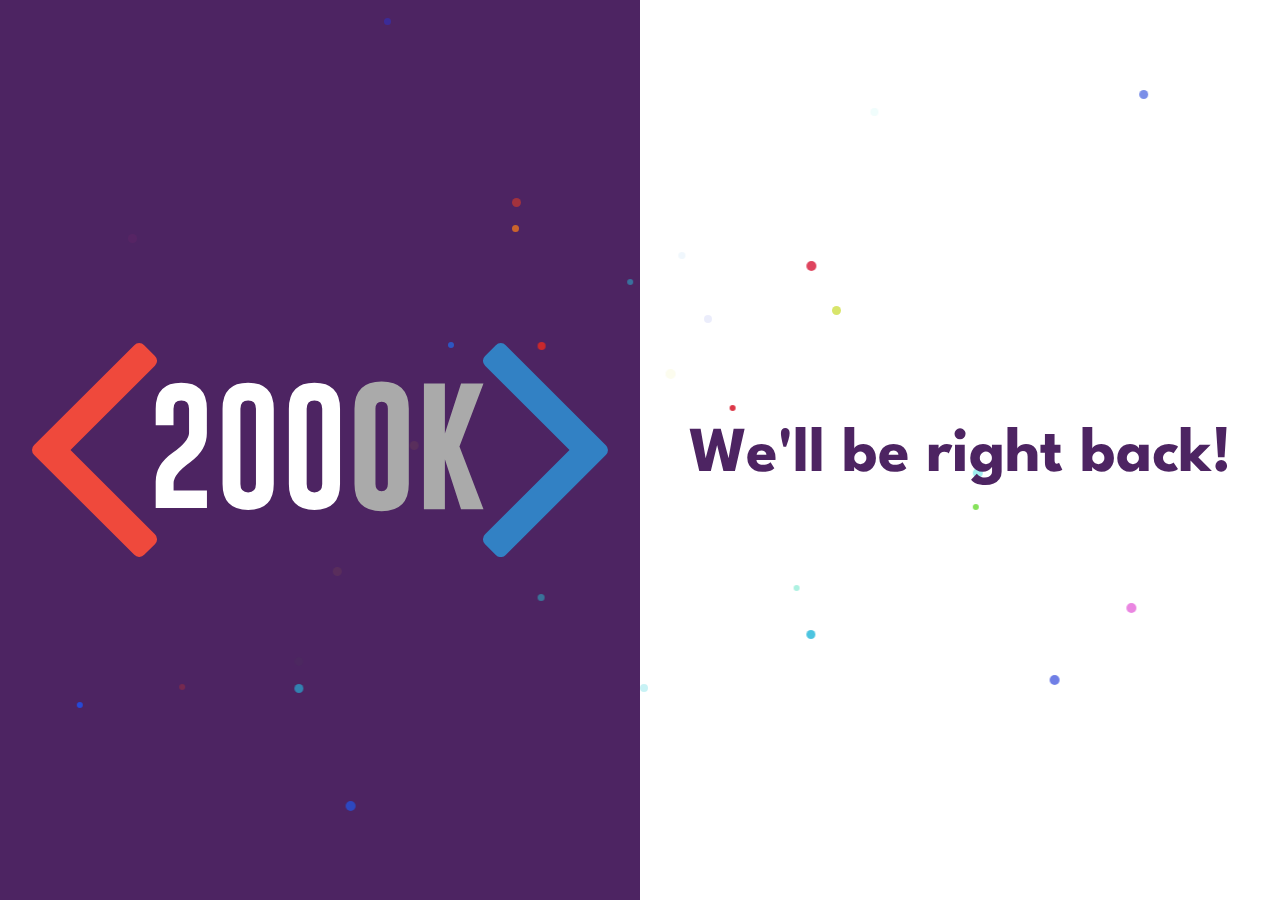
==== brb/index.html @ d37bf393 "Init commit" ====
<!DOCTYPE html>
<html lang="en" dir="ltr">

	<head>
		<meta charset="utf-8">
		<title></title>
		<link rel="stylesheet" href="../assets/app.css">
		<link rel="preconnect" href="https://fonts.gstatic.com">
		<link href="https://fonts.googleapis.com/css2?family=Spartan:wght@500;700;900&display=swap" rel="stylesheet">
	</head>

	<body class="">
		<div id="particle-container">
			<div class="particle"></div>
			<div class="particle"></div>
			<div class="particle"></div>
			<div class="particle"></div>
			<div class="particle"></div>
			<div class="particle"></div>
			<div class="particle"></div>
			<div class="particle"></div>
			<div class="particle"></div>
			<div class="particle"></div>
			<div class="particle"></div>
			<div class="particle"></div>
			<div class="particle"></div>
			<div class="particle"></div>
			<div class="particle"></div>
			<div class="particle"></div>
			<div class="particle"></div>
			<div class="particle"></div>
			<div class="particle"></div>
			<div class="particle"></div>
			<div class="particle"></div>
			<div class="particle"></div>
			<div class="particle"></div>
			<div class="particle"></div>
			<div class="particle"></div>
			<div class="particle"></div>
			<div class="particle"></div>
			<div class="particle"></div>
			<div class="particle"></div>
			<div class="particle"></div>
		</div>
		<div class="flex">
			<aside><img class="logo zindex2" src="../assets/200ok-white.svg" alt=""></aside>
			<main>
				<div class="">
					<div class="">
						<h2 class="zindex2">We'll be right back!</h2>
					</div>
				</div>
			</main>
		</div>
	</body>

</html>
---- assets/app.css ----
html {
  box-sizing: border-box;
}

*, *:before, *:after {
  box-sizing: inherit;
}

.zindex2 {
  position: relative;
  z-index: 2;
}

body {
  /* background: url(gray-wallpaper.jpg) center center no-repeat;
  background-size: cover; */
  min-height: 100vh;
  font-family: "Spartan", sans-serif;
  margin: 0;
  padding: 0;
  overflow: hidden;
}

.flex {
  display: flex;
  align-items: center;
}

.flex > aside {
  background: #4D2462;
  min-height: 100vh;
  display: flex;
  align-items: center;
  padding: 0 2rem;
  width: 50%;
}

.flex > main {
  width: 50%;
  background-color: white;
}

.logo {
  width: 600px;
  margin: 0 auto 0;
  display: block;
}

.gradient {
  animation: animateBg 15s linear infinite alternate;
  background-image: linear-gradient(0deg, #e9b840, #63d56e, #3964e9, #df3755);
  background-size: 100% 1100%;
  /* background: linear-gradient(270deg, #e9b840, #63d56e, #3964e9, #df3755); */
  /* background-size: 100% 100%;

  -webkit-animation: animateBg 0s ease infinite;
  -moz-animation: animateBg 0s ease infinite;
  animation: animateBg 0s ease infinite; */
}

@keyframes animateBg {
  0% {
    background-position: 0% 0%;
  }
  100% {
    background-position: 0% 100%;
  }
}
.prompt {
  max-width: 150px;
  display: block;
  border-radius: 150px;
  border: 10px outset #D4D4D4;
}

.text {
  position: absolute;
  left: 0;
  top: 0;
  display: flex;
  height: 100vh;
  width: 100%;
  justify-content: center;
  align-items: center;
  flex-direction: column;
  text-align: center;
}

.text h1, .text h2 {
  font-size: 4em;
  margin: 0;
  line-height: 1em;
}

.white-bg {
  display: block;
  width: 100%;
  margin-top: 2rem;
  position: relative;
}

.white-bg::after {
  content: "";
  top: 0;
  left: 0;
  position: absolute;
  background: rgba(255, 255, 255, 0.15);
  width: 100%;
  padding-bottom: 100vh;
}

.text h1 {
  color: #5555e3;
  margin-bottom: 0;
  display: block;
}

.text h1 span {
  color: #383838;
  font-style: italic;
}

h2 {
  text-align: center;
  display: block;
  font-size: 4em;
  width: 100%;
  /* background: rgba(255,255,255,0.25); */
  margin-top: 4rem;
  /* padding-top: 2rem; */
  color: #4D2462;
  /* padding: 1rem 1.5rem; */
  font-family: "Spartan", sans-serif;
  /* outline: 8px solid rgba(255,255,255,0.25);
   outline-offset: 8px; */
}

/* .spacer {
  height: 5px;
  background: #ffffff;
  width: 600px;
  margin-bottom: 2rem;
} */
#particle-container {
  position: relative;
  z-index: 0;
}

.particle {
  position: absolute;
  border-radius: 50%;
}

@keyframes particle-animation-1 {
  100% {
    transform: translate3d(39vw, 84vh, 22px);
  }
}
.particle:nth-child(1) {
  animation: particle-animation-1 60s infinite;
  opacity: 0.61;
  height: 9px;
  width: 9px;
  animation-delay: -0.2s;
  transform: translate3d(89vw, 10vh, 77px);
  background: #2647d9;
}

@keyframes particle-animation-2 {
  100% {
    transform: translate3d(24vw, 19vh, 27px);
  }
}
.particle:nth-child(2) {
  animation: particle-animation-2 60s infinite;
  opacity: 0.45;
  height: 7px;
  width: 7px;
  animation-delay: -0.4s;
  transform: translate3d(30vw, 2vh, 46px);
  background: #2635d9;
}

@keyframes particle-animation-3 {
  100% {
    transform: translate3d(46vw, 55vh, 100px);
  }
}
.particle:nth-child(3) {
  animation: particle-animation-3 60s infinite;
  opacity: 0.79;
  height: 10px;
  width: 10px;
  animation-delay: -0.6s;
  transform: translate3d(27vw, 89vh, 48px);
  background: #2653d9;
}

@keyframes particle-animation-4 {
  100% {
    transform: translate3d(20vw, 27vh, 51px);
  }
}
.particle:nth-child(4) {
  animation: particle-animation-4 60s infinite;
  opacity: 0.46;
  height: 7px;
  width: 7px;
  animation-delay: -0.8s;
  transform: translate3d(42vw, 66vh, 30px);
  background: #26d0d9;
}

@keyframes particle-animation-5 {
  100% {
    transform: translate3d(36vw, 83vh, 13px);
  }
}
.particle:nth-child(5) {
  animation: particle-animation-5 60s infinite;
  opacity: 0.25;
  height: 8px;
  width: 8px;
  animation-delay: -1s;
  transform: translate3d(50vw, 76vh, 33px);
  background: #26cdd9;
}

@keyframes particle-animation-6 {
  100% {
    transform: translate3d(84vw, 46vh, 27px);
  }
}
.particle:nth-child(6) {
  animation: particle-animation-6 60s infinite;
  opacity: 0.56;
  height: 10px;
  width: 10px;
  animation-delay: -1.2s;
  transform: translate3d(88vw, 67vh, 45px);
  background: #d926ca;
}

@keyframes particle-animation-7 {
  100% {
    transform: translate3d(59vw, 86vh, 18px);
  }
}
.particle:nth-child(7) {
  animation: particle-animation-7 60s infinite;
  opacity: 0.02;
  height: 9px;
  width: 9px;
  animation-delay: -1.4s;
  transform: translate3d(23vw, 73vh, 20px);
  background: #3bd926;
}

@keyframes particle-animation-8 {
  100% {
    transform: translate3d(16vw, 19vh, 6px);
  }
}
.particle:nth-child(8) {
  animation: particle-animation-8 60s infinite;
  opacity: 0.68;
  height: 9px;
  width: 9px;
  animation-delay: -1.6s;
  transform: translate3d(65vw, 34vh, 9px);
  background: #c7d926;
}

@keyframes particle-animation-9 {
  100% {
    transform: translate3d(28vw, 27vh, 75px);
  }
}
.particle:nth-child(9) {
  animation: particle-animation-9 60s infinite;
  opacity: 0.5;
  height: 6px;
  width: 6px;
  animation-delay: -1.8s;
  transform: translate3d(49vw, 31vh, 40px);
  background: #26bed9;
}

@keyframes particle-animation-10 {
  100% {
    transform: translate3d(32vw, 2vh, 97px);
  }
}
.particle:nth-child(10) {
  animation: particle-animation-10 60s infinite;
  opacity: 0.89;
  height: 8px;
  width: 8px;
  animation-delay: -2s;
  transform: translate3d(42vw, 38vh, 15px);
  background: #d92926;
}

@keyframes particle-animation-11 {
  100% {
    transform: translate3d(57vw, 34vh, 42px);
  }
}
.particle:nth-child(11) {
  animation: particle-animation-11 60s infinite;
  opacity: 0.09;
  height: 9px;
  width: 9px;
  animation-delay: -2.2s;
  transform: translate3d(26vw, 63vh, 64px);
  background: #d99a26;
}

@keyframes particle-animation-12 {
  100% {
    transform: translate3d(56vw, 46vh, 66px);
  }
}
.particle:nth-child(12) {
  animation: particle-animation-12 60s infinite;
  opacity: 0.61;
  height: 9px;
  width: 9px;
  animation-delay: -2.4s;
  transform: translate3d(40vw, 22vh, 3px);
  background: #d93b26;
}

@keyframes particle-animation-13 {
  100% {
    transform: translate3d(64vw, 90vh, 15px);
  }
}
.particle:nth-child(13) {
  animation: particle-animation-13 60s infinite;
  opacity: 0.75;
  height: 6px;
  width: 6px;
  animation-delay: -2.6s;
  transform: translate3d(76vw, 56vh, 52px);
  background: #5fd926;
}

@keyframes particle-animation-14 {
  100% {
    transform: translate3d(57vw, 86vh, 50px);
  }
}
.particle:nth-child(14) {
  animation: particle-animation-14 60s infinite;
  opacity: 0.09;
  height: 8px;
  width: 8px;
  animation-delay: -2.8s;
  transform: translate3d(55vw, 35vh, 73px);
  background: #2638d9;
}

@keyframes particle-animation-15 {
  100% {
    transform: translate3d(56vw, 57vh, 64px);
  }
}
.particle:nth-child(15) {
  animation: particle-animation-15 60s infinite;
  opacity: 0.07;
  height: 7px;
  width: 7px;
  animation-delay: -3s;
  transform: translate3d(53vw, 28vh, 74px);
  background: #268ed9;
}

@keyframes particle-animation-16 {
  100% {
    transform: translate3d(84vw, 81vh, 60px);
  }
}
.particle:nth-child(16) {
  animation: particle-animation-16 60s infinite;
  opacity: 0.29;
  height: 6px;
  width: 6px;
  animation-delay: -3.2s;
  transform: translate3d(14vw, 76vh, 65px);
  background: #d93826;
}

@keyframes particle-animation-17 {
  100% {
    transform: translate3d(80vw, 15vh, 61px);
  }
}
.particle:nth-child(17) {
  animation: particle-animation-17 60s infinite;
  opacity: 0.07;
  height: 9px;
  width: 9px;
  animation-delay: -3.4s;
  transform: translate3d(10vw, 26vh, 57px);
  background: #d92680;
}

@keyframes particle-animation-18 {
  100% {
    transform: translate3d(37vw, 55vh, 25px);
  }
}
.particle:nth-child(18) {
  animation: particle-animation-18 60s infinite;
  opacity: 0.86;
  height: 10px;
  width: 10px;
  animation-delay: -3.6s;
  transform: translate3d(63vw, 29vh, 7px);
  background: #d92644;
}

@keyframes particle-animation-19 {
  100% {
    transform: translate3d(39vw, 77vh, 95px);
  }
}
.particle:nth-child(19) {
  animation: particle-animation-19 60s infinite;
  opacity: 0.92;
  height: 6px;
  width: 6px;
  animation-delay: -3.8s;
  transform: translate3d(57vw, 45vh, 87px);
  background: #d92638;
}

@keyframes particle-animation-20 {
  100% {
    transform: translate3d(42vw, 79vh, 96px);
  }
}
.particle:nth-child(20) {
  animation: particle-animation-20 60s infinite;
  opacity: 0.9;
  height: 7px;
  width: 7px;
  animation-delay: -4s;
  transform: translate3d(40vw, 25vh, 2px);
  background: #d96b26;
}

@keyframes particle-animation-21 {
  100% {
    transform: translate3d(4vw, 9vh, 83px);
  }
}
.particle:nth-child(21) {
  animation: particle-animation-21 60s infinite;
  opacity: 0.38;
  height: 6px;
  width: 6px;
  animation-delay: -4.2s;
  transform: translate3d(62vw, 65vh, 86px);
  background: #26d9af;
}

@keyframes particle-animation-22 {
  100% {
    transform: translate3d(23vw, 90vh, 43px);
  }
}
.particle:nth-child(22) {
  animation: particle-animation-22 60s infinite;
  opacity: 0.08;
  height: 10px;
  width: 10px;
  animation-delay: -4.4s;
  transform: translate3d(52vw, 41vh, 10px);
  background: #d9d926;
}

@keyframes particle-animation-23 {
  100% {
    transform: translate3d(85vw, 60vh, 8px);
  }
}
.particle:nth-child(23) {
  animation: particle-animation-23 60s infinite;
  opacity: 0.66;
  height: 9px;
  width: 9px;
  animation-delay: -4.6s;
  transform: translate3d(23vw, 76vh, 43px);
  background: #26b2d9;
}

@keyframes particle-animation-24 {
  100% {
    transform: translate3d(36vw, 11vh, 81px);
  }
}
.particle:nth-child(24) {
  animation: particle-animation-24 60s infinite;
  opacity: 0.09;
  height: 9px;
  width: 9px;
  animation-delay: -4.8s;
  transform: translate3d(32vw, 49vh, 71px);
  background: #d9a026;
}

@keyframes particle-animation-25 {
  100% {
    transform: translate3d(50vw, 65vh, 73px);
  }
}
.particle:nth-child(25) {
  animation: particle-animation-25 60s infinite;
  opacity: 0.99;
  height: 6px;
  width: 6px;
  animation-delay: -5s;
  transform: translate3d(6vw, 78vh, 33px);
  background: #264ad9;
}

@keyframes particle-animation-26 {
  100% {
    transform: translate3d(59vw, 29vh, 7px);
  }
}
.particle:nth-child(26) {
  animation: particle-animation-26 60s infinite;
  opacity: 0.82;
  height: 9px;
  width: 9px;
  animation-delay: -5.2s;
  transform: translate3d(63vw, 70vh, 34px);
  background: #26b8d9;
}

@keyframes particle-animation-27 {
  100% {
    transform: translate3d(47vw, 62vh, 97px);
  }
}
.particle:nth-child(27) {
  animation: particle-animation-27 60s infinite;
  opacity: 0.07;
  height: 8px;
  width: 8px;
  animation-delay: -5.4s;
  transform: translate3d(68vw, 12vh, 1px);
  background: #26d9d3;
}

@keyframes particle-animation-28 {
  100% {
    transform: translate3d(9vw, 10vh, 14px);
  }
}
.particle:nth-child(28) {
  animation: particle-animation-28 60s infinite;
  opacity: 0.81;
  height: 6px;
  width: 6px;
  animation-delay: -5.6s;
  transform: translate3d(35vw, 38vh, 38px);
  background: #2662d9;
}

@keyframes particle-animation-29 {
  100% {
    transform: translate3d(36vw, 73vh, 5px);
  }
}
.particle:nth-child(29) {
  animation: particle-animation-29 60s infinite;
  opacity: 0.66;
  height: 10px;
  width: 10px;
  animation-delay: -5.8s;
  transform: translate3d(82vw, 75vh, 58px);
  background: #263ed9;
}

@keyframes particle-animation-30 {
  100% {
    transform: translate3d(54vw, 22vh, 97px);
  }
}
.particle:nth-child(30) {
  animation: particle-animation-30 60s infinite;
  opacity: 0.44;
  height: 10px;
  width: 10px;
  animation-delay: -6s;
  transform: translate3d(76vw, 52vh, 3px);
  background: #26d3d9;
}

/*# sourceMappingURL=app.css.map */
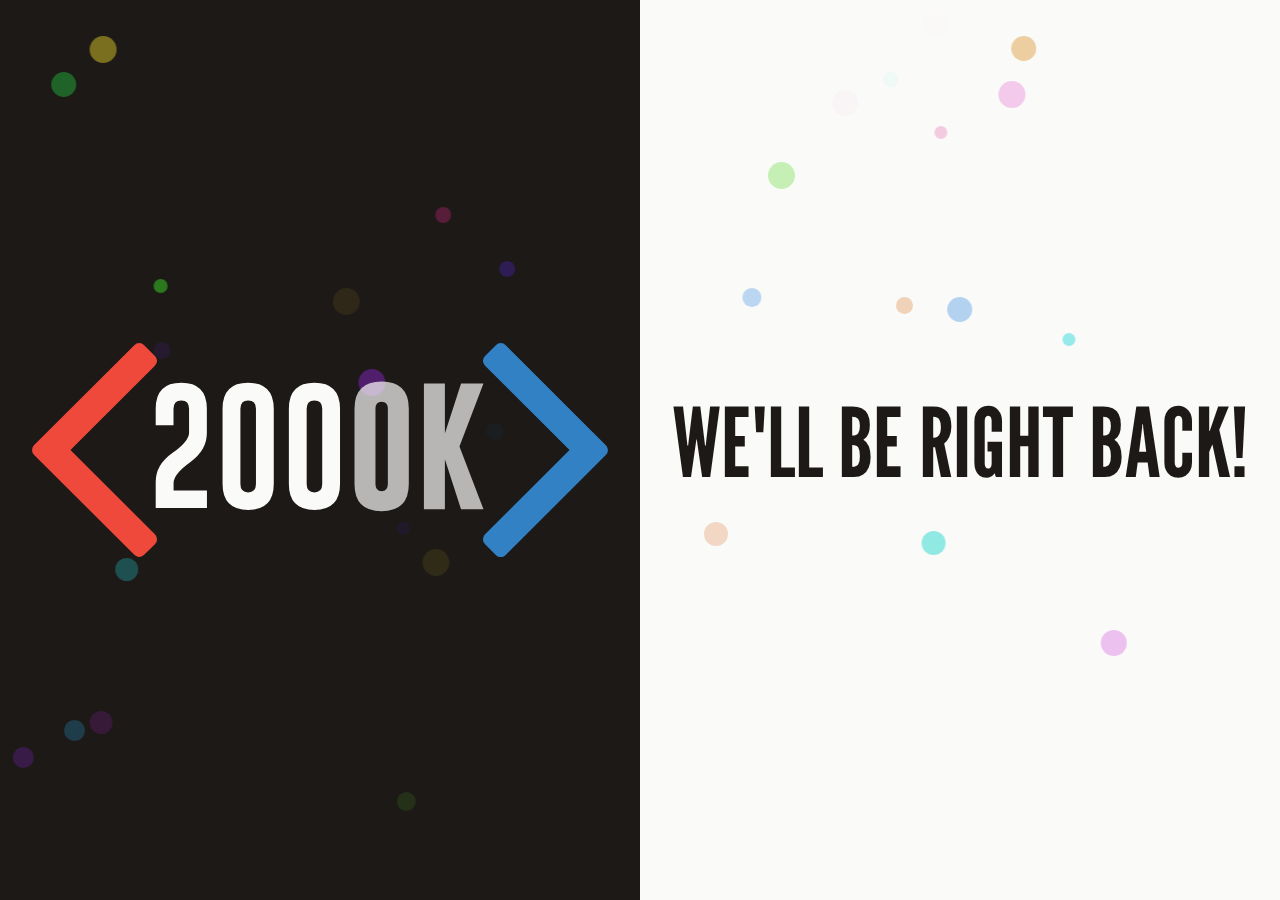
==== commit 9d1e8c8c: "Update to 2023 colors" ====
--- a/brb/index.html
+++ b/brb/index.html
@@ -5,8 +5,8 @@
 		<meta charset="utf-8">
 		<title></title>
 		<link rel="stylesheet" href="../assets/app.css">
-		<link rel="preconnect" href="https://fonts.gstatic.com">
-		<link href="https://fonts.googleapis.com/css2?family=Spartan:wght@500;700;900&display=swap" rel="stylesheet">
+		<link rel="preconnect" href="https://fonts.gstatic.com" crossorigin>
+		<link href="https://fonts.googleapis.com/css2?family=Crimson+Text:ital,wght@0,400;0,600;0,700;1,400;1,600&family=League+Gothic&family=Share+Tech+Mono&display=swap" rel="stylesheet">
 	</head>
 
 	<body class="">
@@ -43,7 +43,7 @@
 			<div class="particle"></div>
 		</div>
 		<div class="flex">
-			<aside><img class="logo zindex2" src="../assets/200ok-white.svg" alt=""></aside>
+			<aside><img class="logo zindex2" src="../assets/200ok-dark.svg" alt=""></aside>
 			<main>
 				<div class="">
 					<div class="">
--- a/assets/app.css
+++ b/assets/app.css
@@ -15,10 +15,13 @@
   /* background: url(gray-wallpaper.jpg) center center no-repeat;
   background-size: cover; */
   min-height: 100vh;
-  font-family: "Spartan", sans-serif;
+  font-family: "League Gothic", sans-serif;
+  text-transform: uppercase;
+  font-weight: 400;
   margin: 0;
   padding: 0;
   overflow: hidden;
+  background-color: #FAFAF9;
 }
 
 .flex {
@@ -27,7 +30,7 @@
 }
 
 .flex > aside {
-  background: #4D2462;
+  background: #1c1917;
   min-height: 100vh;
   display: flex;
   align-items: center;
@@ -35,15 +38,49 @@
   width: 50%;
 }
 
+.flex > aside.full {
+  width: 100%;
+}
+
+.flex > aside.full .logo {
+  width: 800px;
+}
+
 .flex > main {
   width: 50%;
-  background-color: white;
 }
 
 .logo {
   width: 600px;
   margin: 0 auto 0;
   display: block;
+}
+
+.lunch {
+  display: flex;
+  flex-direction: column;
+  align-items: center;
+  justify-content: center;
+  font-size: 3rem;
+  gap: 2rem;
+}
+
+.lunch small {
+  font-size: 2rem;
+  color: #1c1917;
+  display: block;
+  line-height: 2.5rem;
+}
+
+.lunch img {
+  max-width: 350px;
+}
+
+.lunch-block {
+  display: flex;
+  flex-direction: column;
+  align-items: center;
+  justify-content: center;
 }
 
 .gradient {
@@ -123,16 +160,33 @@
 h2 {
   text-align: center;
   display: block;
-  font-size: 4em;
+  font-size: 6rem;
+  line-height: 0.9;
   width: 100%;
   /* background: rgba(255,255,255,0.25); */
   margin-top: 4rem;
   /* padding-top: 2rem; */
-  color: #4D2462;
+  color: #1c1917;
   /* padding: 1rem 1.5rem; */
-  font-family: "Spartan", sans-serif;
+  font-family: "League Gothic", sans-serif;
+  text-transform: uppercase;
+  font-weight: 400;
   /* outline: 8px solid rgba(255,255,255,0.25);
    outline-offset: 8px; */
+}
+h2 span {
+  color: #1c1917;
+}
+
+#timer {
+  background-color: #EF493C;
+  margin-top: 1rem;
+  color: #FAFAF9;
+  padding: 0.5rem 1.5rem 0.25rem;
+  line-height: normal;
+  display: inline-block;
+  font-size: 6rem;
+  font-family: "Share Tech Mono", monospace;
 }
 
 /* .spacer {
@@ -153,452 +207,452 @@
 
 @keyframes particle-animation-1 {
   100% {
-    transform: translate3d(39vw, 84vh, 22px);
+    transform: translate3d(82vw, 51vh, 5px);
   }
 }
 .particle:nth-child(1) {
   animation: particle-animation-1 60s infinite;
-  opacity: 0.61;
-  height: 9px;
-  width: 9px;
+  opacity: 0.32;
+  height: 16px;
+  width: 16px;
   animation-delay: -0.2s;
-  transform: translate3d(89vw, 10vh, 77px);
-  background: #2647d9;
+  transform: translate3d(34vw, 23vh, 41px);
+  background: hsl(330, 70%, 50%);
 }
 
 @keyframes particle-animation-2 {
   100% {
-    transform: translate3d(24vw, 19vh, 27px);
+    transform: translate3d(7vw, 8vh, 33px);
   }
 }
 .particle:nth-child(2) {
   animation: particle-animation-2 60s infinite;
-  opacity: 0.45;
-  height: 7px;
-  width: 7px;
+  opacity: 0.5;
+  height: 14px;
+  width: 14px;
   animation-delay: -0.4s;
-  transform: translate3d(30vw, 2vh, 46px);
-  background: #2635d9;
+  transform: translate3d(12vw, 31vh, 15px);
+  background: hsl(113, 70%, 50%);
 }
 
 @keyframes particle-animation-3 {
   100% {
-    transform: translate3d(46vw, 55vh, 100px);
+    transform: translate3d(82vw, 35vh, 50px);
   }
 }
 .particle:nth-child(3) {
   animation: particle-animation-3 60s infinite;
-  opacity: 0.79;
-  height: 10px;
-  width: 10px;
+  opacity: 0.22;
+  height: 13px;
+  width: 13px;
   animation-delay: -0.6s;
-  transform: translate3d(27vw, 89vh, 48px);
-  background: #2653d9;
+  transform: translate3d(73vw, 14vh, 91px);
+  background: hsl(326, 70%, 50%);
 }
 
 @keyframes particle-animation-4 {
   100% {
-    transform: translate3d(20vw, 27vh, 51px);
+    transform: translate3d(62vw, 21vh, 98px);
   }
 }
 .particle:nth-child(4) {
   animation: particle-animation-4 60s infinite;
-  opacity: 0.46;
-  height: 7px;
-  width: 7px;
+  opacity: 0.1;
+  height: 13px;
+  width: 13px;
   animation-delay: -0.8s;
-  transform: translate3d(42vw, 66vh, 30px);
-  background: #26d0d9;
+  transform: translate3d(31vw, 58vh, 58px);
+  background: hsl(253, 70%, 50%);
 }
 
 @keyframes particle-animation-5 {
   100% {
-    transform: translate3d(36vw, 83vh, 13px);
+    transform: translate3d(53vw, 19vh, 23px);
   }
 }
 .particle:nth-child(5) {
   animation: particle-animation-5 60s infinite;
-  opacity: 0.25;
-  height: 8px;
-  width: 8px;
+  opacity: 0.17;
+  height: 23px;
+  width: 23px;
   animation-delay: -1s;
-  transform: translate3d(50vw, 76vh, 33px);
-  background: #26cdd9;
+  transform: translate3d(7vw, 79vh, 5px);
+  background: hsl(288, 70%, 50%);
 }
 
 @keyframes particle-animation-6 {
   100% {
-    transform: translate3d(84vw, 46vh, 27px);
+    transform: translate3d(14vw, 54vh, 82px);
   }
 }
 .particle:nth-child(6) {
   animation: particle-animation-6 60s infinite;
-  opacity: 0.56;
-  height: 10px;
-  width: 10px;
+  opacity: 0.26;
+  height: 21px;
+  width: 21px;
   animation-delay: -1.2s;
-  transform: translate3d(88vw, 67vh, 45px);
-  background: #d926ca;
+  transform: translate3d(5vw, 80vh, 90px);
+  background: hsl(199, 70%, 50%);
 }
 
 @keyframes particle-animation-7 {
   100% {
-    transform: translate3d(59vw, 86vh, 18px);
+    transform: translate3d(51vw, 45vh, 41px);
   }
 }
 .particle:nth-child(7) {
   animation: particle-animation-7 60s infinite;
-  opacity: 0.02;
-  height: 9px;
-  width: 9px;
+  opacity: 0.05;
+  height: 15px;
+  width: 15px;
   animation-delay: -1.4s;
-  transform: translate3d(23vw, 73vh, 20px);
-  background: #3bd926;
+  transform: translate3d(69vw, 8vh, 9px);
+  background: hsl(166, 70%, 50%);
 }
 
 @keyframes particle-animation-8 {
   100% {
-    transform: translate3d(16vw, 19vh, 6px);
+    transform: translate3d(36vw, 27vh, 55px);
   }
 }
 .particle:nth-child(8) {
   animation: particle-animation-8 60s infinite;
-  opacity: 0.68;
-  height: 9px;
-  width: 9px;
+  opacity: 0.47;
+  height: 13px;
+  width: 13px;
   animation-delay: -1.6s;
-  transform: translate3d(65vw, 34vh, 9px);
-  background: #c7d926;
+  transform: translate3d(83vw, 37vh, 59px);
+  background: hsl(180, 70%, 50%);
 }
 
 @keyframes particle-animation-9 {
   100% {
-    transform: translate3d(28vw, 27vh, 75px);
+    transform: translate3d(46vw, 69vh, 89px);
   }
 }
 .particle:nth-child(9) {
   animation: particle-animation-9 60s infinite;
-  opacity: 0.5;
-  height: 6px;
-  width: 6px;
+  opacity: 0.3;
+  height: 23px;
+  width: 23px;
   animation-delay: -1.8s;
-  transform: translate3d(49vw, 31vh, 40px);
-  background: #26bed9;
+  transform: translate3d(9vw, 62vh, 23px);
+  background: hsl(182, 70%, 50%);
 }
 
 @keyframes particle-animation-10 {
   100% {
-    transform: translate3d(32vw, 2vh, 97px);
+    transform: translate3d(47vw, 68vh, 96px);
   }
 }
 .particle:nth-child(10) {
   animation: particle-animation-10 60s infinite;
-  opacity: 0.89;
-  height: 8px;
-  width: 8px;
+  opacity: 0.33;
+  height: 25px;
+  width: 25px;
   animation-delay: -2s;
-  transform: translate3d(42vw, 38vh, 15px);
-  background: #d92926;
+  transform: translate3d(74vw, 33vh, 42px);
+  background: hsl(209, 70%, 50%);
 }
 
 @keyframes particle-animation-11 {
   100% {
-    transform: translate3d(57vw, 34vh, 42px);
+    transform: translate3d(57vw, 66vh, 54px);
   }
 }
 .particle:nth-child(11) {
   animation: particle-animation-11 60s infinite;
-  opacity: 0.09;
-  height: 9px;
-  width: 9px;
+  opacity: 0.32;
+  height: 16px;
+  width: 16px;
   animation-delay: -2.2s;
-  transform: translate3d(26vw, 63vh, 64px);
-  background: #d99a26;
+  transform: translate3d(39vw, 29vh, 49px);
+  background: hsl(255, 70%, 50%);
 }
 
 @keyframes particle-animation-12 {
   100% {
-    transform: translate3d(56vw, 46vh, 66px);
+    transform: translate3d(38vw, 31vh, 73px);
   }
 }
 .particle:nth-child(12) {
   animation: particle-animation-12 60s infinite;
-  opacity: 0.61;
-  height: 9px;
-  width: 9px;
+  opacity: 0.3;
+  height: 19px;
+  width: 19px;
   animation-delay: -2.4s;
-  transform: translate3d(40vw, 22vh, 3px);
-  background: #d93b26;
+  transform: translate3d(58vw, 32vh, 97px);
+  background: hsl(209, 70%, 50%);
 }
 
 @keyframes particle-animation-13 {
   100% {
-    transform: translate3d(64vw, 90vh, 15px);
+    transform: translate3d(55vw, 85vh, 85px);
   }
 }
 .particle:nth-child(13) {
   animation: particle-animation-13 60s infinite;
-  opacity: 0.75;
-  height: 6px;
-  width: 6px;
+  opacity: 0.5;
+  height: 24px;
+  width: 24px;
   animation-delay: -2.6s;
-  transform: translate3d(76vw, 56vh, 52px);
-  background: #5fd926;
+  transform: translate3d(72vw, 59vh, 79px);
+  background: hsl(176, 70%, 50%);
 }
 
 @keyframes particle-animation-14 {
   100% {
-    transform: translate3d(57vw, 86vh, 50px);
+    transform: translate3d(78vw, 15vh, 98px);
   }
 }
 .particle:nth-child(14) {
   animation: particle-animation-14 60s infinite;
-  opacity: 0.09;
-  height: 8px;
-  width: 8px;
+  opacity: 0.27;
+  height: 26px;
+  width: 26px;
   animation-delay: -2.8s;
-  transform: translate3d(55vw, 35vh, 73px);
-  background: #2638d9;
+  transform: translate3d(86vw, 70vh, 18px);
+  background: hsl(294, 70%, 50%);
 }
 
 @keyframes particle-animation-15 {
   100% {
-    transform: translate3d(56vw, 57vh, 64px);
+    transform: translate3d(88vw, 74vh, 97px);
   }
 }
 .particle:nth-child(15) {
   animation: particle-animation-15 60s infinite;
-  opacity: 0.07;
-  height: 7px;
-  width: 7px;
+  opacity: 0.31;
+  height: 17px;
+  width: 17px;
   animation-delay: -3s;
-  transform: translate3d(53vw, 28vh, 74px);
-  background: #268ed9;
+  transform: translate3d(70vw, 33vh, 18px);
+  background: hsl(28, 70%, 50%);
 }
 
 @keyframes particle-animation-16 {
   100% {
-    transform: translate3d(84vw, 81vh, 60px);
+    transform: translate3d(73vw, 56vh, 29px);
   }
 }
 .particle:nth-child(16) {
   animation: particle-animation-16 60s infinite;
-  opacity: 0.29;
-  height: 6px;
-  width: 6px;
+  opacity: 0.32;
+  height: 27px;
+  width: 27px;
   animation-delay: -3.2s;
-  transform: translate3d(14vw, 76vh, 65px);
-  background: #d93826;
+  transform: translate3d(60vw, 18vh, 63px);
+  background: hsl(104, 70%, 50%);
 }
 
 @keyframes particle-animation-17 {
   100% {
-    transform: translate3d(80vw, 15vh, 61px);
+    transform: translate3d(70vw, 66vh, 8px);
   }
 }
 .particle:nth-child(17) {
   animation: particle-animation-17 60s infinite;
-  opacity: 0.07;
-  height: 9px;
-  width: 9px;
+  opacity: 0.02;
+  height: 26px;
+  width: 26px;
   animation-delay: -3.4s;
-  transform: translate3d(10vw, 26vh, 57px);
-  background: #d92680;
+  transform: translate3d(65vw, 10vh, 3px);
+  background: hsl(325, 70%, 50%);
 }
 
 @keyframes particle-animation-18 {
   100% {
-    transform: translate3d(37vw, 55vh, 25px);
+    transform: translate3d(16vw, 45vh, 54px);
   }
 }
 .particle:nth-child(18) {
   animation: particle-animation-18 60s infinite;
-  opacity: 0.86;
-  height: 10px;
-  width: 10px;
+  opacity: 0.05;
+  height: 17px;
+  width: 17px;
   animation-delay: -3.6s;
-  transform: translate3d(63vw, 29vh, 7px);
-  background: #d92644;
+  transform: translate3d(38vw, 47vh, 49px);
+  background: hsl(200, 70%, 50%);
 }
 
 @keyframes particle-animation-19 {
   100% {
-    transform: translate3d(39vw, 77vh, 95px);
+    transform: translate3d(58vw, 64vh, 43px);
   }
 }
 .particle:nth-child(19) {
   animation: particle-animation-19 60s infinite;
-  opacity: 0.92;
-  height: 6px;
-  width: 6px;
+  opacity: 0.42;
+  height: 25px;
+  width: 25px;
   animation-delay: -3.8s;
-  transform: translate3d(57vw, 45vh, 87px);
-  background: #d92638;
+  transform: translate3d(79vw, 4vh, 50px);
+  background: hsl(36, 70%, 50%);
 }
 
 @keyframes particle-animation-20 {
   100% {
-    transform: translate3d(42vw, 79vh, 96px);
+    transform: translate3d(6vw, 63vh, 61px);
   }
 }
 .particle:nth-child(20) {
   animation: particle-animation-20 60s infinite;
-  opacity: 0.9;
-  height: 7px;
-  width: 7px;
+  opacity: 0.25;
+  height: 24px;
+  width: 24px;
   animation-delay: -4s;
-  transform: translate3d(40vw, 25vh, 2px);
-  background: #d96b26;
+  transform: translate3d(55vw, 58vh, 15px);
+  background: hsl(24, 70%, 50%);
 }
 
 @keyframes particle-animation-21 {
   100% {
-    transform: translate3d(4vw, 9vh, 83px);
+    transform: translate3d(23vw, 11vh, 82px);
   }
 }
 .particle:nth-child(21) {
   animation: particle-animation-21 60s infinite;
-  opacity: 0.38;
-  height: 6px;
-  width: 6px;
+  opacity: 0.1;
+  height: 27px;
+  width: 27px;
   animation-delay: -4.2s;
-  transform: translate3d(62vw, 65vh, 86px);
-  background: #26d9af;
+  transform: translate3d(33vw, 61vh, 53px);
+  background: hsl(58, 70%, 50%);
 }
 
 @keyframes particle-animation-22 {
   100% {
-    transform: translate3d(23vw, 90vh, 43px);
+    transform: translate3d(79vw, 1vh, 5px);
   }
 }
 .particle:nth-child(22) {
   animation: particle-animation-22 60s infinite;
-  opacity: 0.08;
-  height: 10px;
-  width: 10px;
+  opacity: 0.25;
+  height: 21px;
+  width: 21px;
   animation-delay: -4.4s;
-  transform: translate3d(52vw, 41vh, 10px);
-  background: #d9d926;
+  transform: translate3d(1vw, 83vh, 48px);
+  background: hsl(275, 70%, 50%);
 }
 
 @keyframes particle-animation-23 {
   100% {
-    transform: translate3d(85vw, 60vh, 8px);
+    transform: translate3d(68vw, 17vh, 43px);
   }
 }
 .particle:nth-child(23) {
   animation: particle-animation-23 60s infinite;
-  opacity: 0.66;
-  height: 9px;
-  width: 9px;
+  opacity: 0.13;
+  height: 17px;
+  width: 17px;
   animation-delay: -4.6s;
-  transform: translate3d(23vw, 76vh, 43px);
-  background: #26b2d9;
+  transform: translate3d(12vw, 38vh, 26px);
+  background: hsl(263, 70%, 50%);
 }
 
 @keyframes particle-animation-24 {
   100% {
-    transform: translate3d(36vw, 11vh, 81px);
+    transform: translate3d(14vw, 54vh, 94px);
   }
 }
 .particle:nth-child(24) {
   animation: particle-animation-24 60s infinite;
-  opacity: 0.09;
-  height: 9px;
-  width: 9px;
+  opacity: 0.1;
+  height: 27px;
+  width: 27px;
   animation-delay: -4.8s;
-  transform: translate3d(32vw, 49vh, 71px);
-  background: #d9a026;
+  transform: translate3d(26vw, 32vh, 21px);
+  background: hsl(44, 70%, 50%);
 }
 
 @keyframes particle-animation-25 {
   100% {
-    transform: translate3d(50vw, 65vh, 73px);
+    transform: translate3d(21vw, 51vh, 64px);
   }
 }
 .particle:nth-child(25) {
   animation: particle-animation-25 60s infinite;
-  opacity: 0.99;
-  height: 6px;
-  width: 6px;
+  opacity: 0.44;
+  height: 27px;
+  width: 27px;
   animation-delay: -5s;
-  transform: translate3d(6vw, 78vh, 33px);
-  background: #264ad9;
+  transform: translate3d(28vw, 41vh, 76px);
+  background: hsl(278, 70%, 50%);
 }
 
 @keyframes particle-animation-26 {
   100% {
-    transform: translate3d(59vw, 29vh, 7px);
+    transform: translate3d(49vw, 44vh, 32px);
   }
 }
 .particle:nth-child(26) {
   animation: particle-animation-26 60s infinite;
-  opacity: 0.82;
-  height: 9px;
-  width: 9px;
+  opacity: 0.39;
+  height: 25px;
+  width: 25px;
   animation-delay: -5.2s;
-  transform: translate3d(63vw, 70vh, 34px);
-  background: #26b8d9;
+  transform: translate3d(4vw, 8vh, 86px);
+  background: hsl(130, 70%, 50%);
 }
 
 @keyframes particle-animation-27 {
   100% {
-    transform: translate3d(47vw, 62vh, 97px);
+    transform: translate3d(83vw, 65vh, 29px);
   }
 }
 .particle:nth-child(27) {
   animation: particle-animation-27 60s infinite;
-  opacity: 0.07;
-  height: 8px;
-  width: 8px;
+  opacity: 0.12;
+  height: 19px;
+  width: 19px;
   animation-delay: -5.4s;
-  transform: translate3d(68vw, 12vh, 1px);
-  background: #26d9d3;
+  transform: translate3d(31vw, 88vh, 61px);
+  background: hsl(97, 70%, 50%);
 }
 
 @keyframes particle-animation-28 {
   100% {
-    transform: translate3d(9vw, 10vh, 14px);
+    transform: translate3d(80vw, 32vh, 91px);
   }
 }
 .particle:nth-child(28) {
   animation: particle-animation-28 60s infinite;
-  opacity: 0.81;
-  height: 6px;
-  width: 6px;
+  opacity: 0.01;
+  height: 27px;
+  width: 27px;
   animation-delay: -5.6s;
-  transform: translate3d(35vw, 38vh, 38px);
-  background: #2662d9;
+  transform: translate3d(72vw, 1vh, 27px);
+  background: hsl(20, 70%, 50%);
 }
 
 @keyframes particle-animation-29 {
   100% {
-    transform: translate3d(36vw, 73vh, 5px);
+    transform: translate3d(2vw, 19vh, 64px);
   }
 }
 .particle:nth-child(29) {
   animation: particle-animation-29 60s infinite;
-  opacity: 0.66;
-  height: 10px;
-  width: 10px;
+  opacity: 0.23;
+  height: 27px;
+  width: 27px;
   animation-delay: -5.8s;
-  transform: translate3d(82vw, 75vh, 58px);
-  background: #263ed9;
+  transform: translate3d(78vw, 9vh, 13px);
+  background: hsl(308, 70%, 50%);
 }
 
 @keyframes particle-animation-30 {
   100% {
-    transform: translate3d(54vw, 22vh, 97px);
+    transform: translate3d(21vw, 33vh, 47px);
   }
 }
 .particle:nth-child(30) {
   animation: particle-animation-30 60s infinite;
-  opacity: 0.44;
-  height: 10px;
-  width: 10px;
+  opacity: 0.5;
+  height: 27px;
+  width: 27px;
   animation-delay: -6s;
-  transform: translate3d(76vw, 52vh, 3px);
-  background: #26d3d9;
+  transform: translate3d(7vw, 4vh, 42px);
+  background: hsl(54, 70%, 50%);
 }
 
 /*# sourceMappingURL=app.css.map */
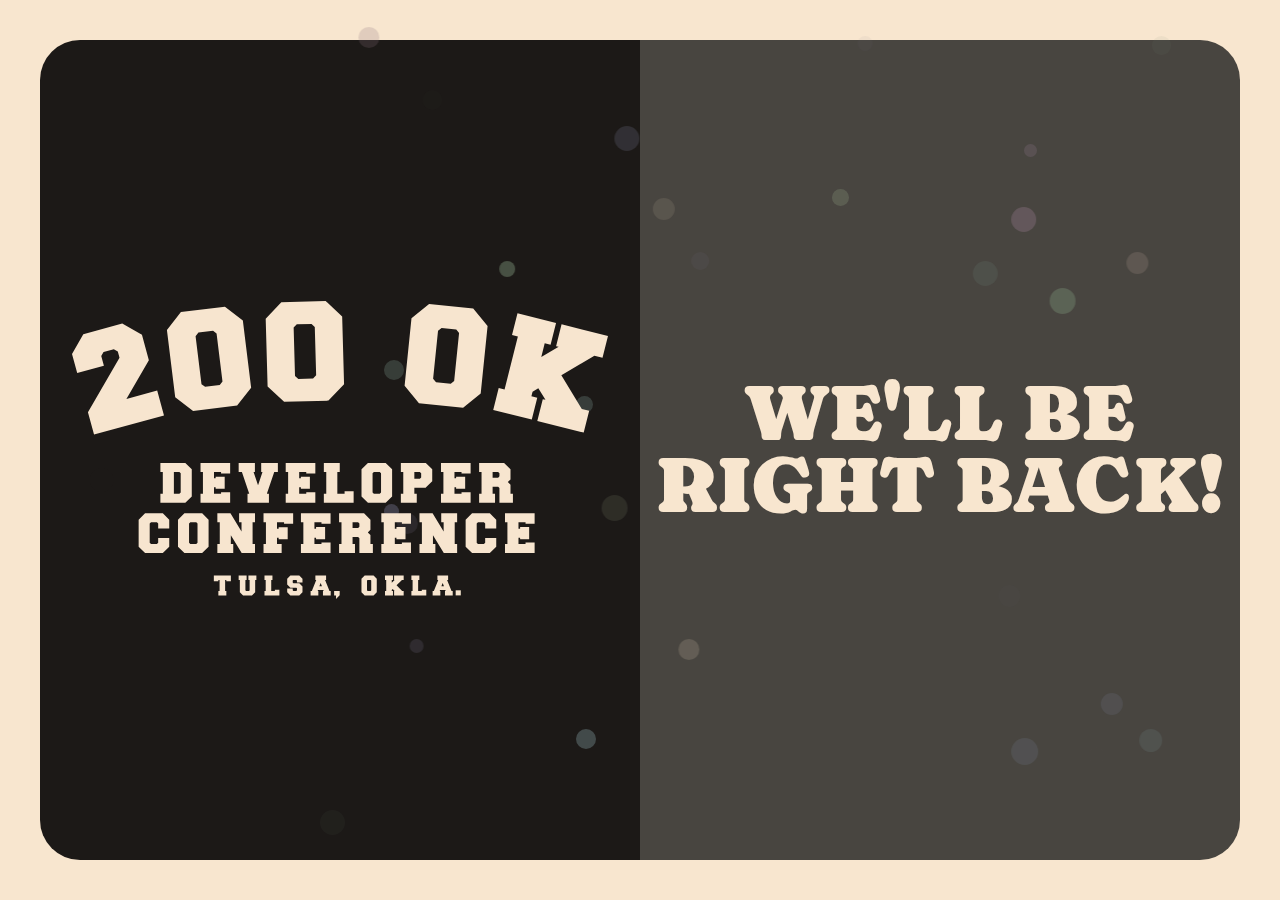
==== commit d5c80669: "Update 2024 assets" ====
--- a/brb/index.html
+++ b/brb/index.html
@@ -6,7 +6,7 @@
 		<title></title>
 		<link rel="stylesheet" href="../assets/app.css">
 		<link rel="preconnect" href="https://fonts.gstatic.com" crossorigin>
-		<link href="https://fonts.googleapis.com/css2?family=Crimson+Text:ital,wght@0,400;0,600;0,700;1,400;1,600&family=League+Gothic&family=Share+Tech+Mono&display=swap" rel="stylesheet">
+		<link href="https://fonts.googleapis.com/css2?family=Caprasimo&family=Shrikhand&display=swap" rel="stylesheet"></head>
 	</head>
 
 	<body class="">
@@ -42,15 +42,17 @@
 			<div class="particle"></div>
 			<div class="particle"></div>
 		</div>
-		<div class="flex">
-			<aside><img class="logo zindex2" src="../assets/200ok-dark.svg" alt=""></aside>
+		<div class="flex double">
+			<div>
+				<aside><img class="logo zindex2" src="../assets/200ok-2024-white.svg?v1" alt=""></aside>
 			<main>
 				<div class="">
 					<div class="">
-						<h2 class="zindex2">We'll be right back!</h2>
+						<h2 class="zindex2">We'll be right&nbsp;back!</h2>
 					</div>
 				</div>
 			</main>
+			</div>
 		</div>
 	</body>
 
--- a/assets/app.css
+++ b/assets/app.css
@@ -15,13 +15,14 @@
   /* background: url(gray-wallpaper.jpg) center center no-repeat;
   background-size: cover; */
   min-height: 100vh;
-  font-family: "League Gothic", sans-serif;
+  font-family: "Caprasimo", sans-serif;
   text-transform: uppercase;
   font-weight: 400;
   margin: 0;
   padding: 0;
   overflow: hidden;
-  background-color: #FAFAF9;
+  background-color: #f8e6cf;
+  text-align: center;
 }
 
 .flex {
@@ -29,24 +30,46 @@
   align-items: center;
 }
 
-.flex > aside {
+.flex > aside, .flex > div {
   background: #1c1917;
   min-height: 100vh;
   display: flex;
   align-items: center;
   padding: 0 2rem;
   width: 50%;
-}
-
-.flex > aside.full {
+  border-radius: 40px;
+}
+
+.flex > div {
+  padding: 40px;
+  background-color: transparent;
+}
+.flex > div.full {
   width: 100%;
 }
 
-.flex > aside.full .logo {
+.flex > div > aside {
+  padding: 40px;
+  background: #1c1917;
+  border-radius: 40px;
+  min-height: calc(100vh - 80px);
+  display: flex;
+  align-items: center;
+  padding: 0 2rem;
+}
+.flex > div > aside.full {
+  width: 100%;
+}
+
+.flex aside.full {
+  width: 100%;
+}
+
+.flex aside.full .logo {
   width: 800px;
 }
 
-.flex > main {
+.flex main {
   width: 50%;
 }
 
@@ -54,6 +77,25 @@
   width: 600px;
   margin: 0 auto 0;
   display: block;
+}
+
+.double > div {
+  width: 100%;
+}
+.double div > aside {
+  border-radius: 40px 0 0 40px;
+  width: 100;
+  width: 50%;
+}
+.double main {
+  background: #484540;
+  color: #f8e6cf;
+  min-height: calc(100vh - 80px);
+  border-radius: 0 40px 40px 0;
+  display: flex;
+  align-items: center;
+  justify-content: center;
+  padding: 1rem;
 }
 
 .lunch {
@@ -160,33 +202,33 @@
 h2 {
   text-align: center;
   display: block;
-  font-size: 6rem;
+  font-size: 5rem;
   line-height: 0.9;
   width: 100%;
   /* background: rgba(255,255,255,0.25); */
   margin-top: 4rem;
   /* padding-top: 2rem; */
-  color: #1c1917;
   /* padding: 1rem 1.5rem; */
-  font-family: "League Gothic", sans-serif;
+  font-family: "Caprasimo", sans-serif;
   text-transform: uppercase;
   font-weight: 400;
   /* outline: 8px solid rgba(255,255,255,0.25);
    outline-offset: 8px; */
 }
 h2 span {
-  color: #1c1917;
+  color: #f8e6cf;
 }
 
 #timer {
   background-color: #EF493C;
   margin-top: 1rem;
-  color: #FAFAF9;
-  padding: 0.5rem 1.5rem 0.25rem;
+  color: #f8e6cf;
+  padding: 0.5rem 2rem 0.75rem;
   line-height: normal;
   display: inline-block;
   font-size: 6rem;
-  font-family: "Share Tech Mono", monospace;
+  font-family: "Caprasimo", monospace;
+  border-radius: 4rem;
 }
 
 /* .spacer {
@@ -207,452 +249,452 @@
 
 @keyframes particle-animation-1 {
   100% {
-    transform: translate3d(82vw, 51vh, 5px);
+    transform: translate3d(57vw, 66vh, 12px);
   }
 }
 .particle:nth-child(1) {
   animation: particle-animation-1 60s infinite;
-  opacity: 0.32;
-  height: 16px;
-  width: 16px;
+  opacity: 0.21;
+  height: 22px;
+  width: 22px;
   animation-delay: -0.2s;
-  transform: translate3d(34vw, 23vh, 41px);
-  background: hsl(330, 70%, 50%);
+  transform: translate3d(86vw, 77vh, 98px);
+  background: hsl(228, 10%, 50%);
 }
 
 @keyframes particle-animation-2 {
   100% {
-    transform: translate3d(7vw, 8vh, 33px);
+    transform: translate3d(84vw, 42vh, 30px);
   }
 }
 .particle:nth-child(2) {
   animation: particle-animation-2 60s infinite;
-  opacity: 0.5;
+  opacity: 0.22;
+  height: 21px;
+  width: 21px;
+  animation-delay: -0.4s;
+  transform: translate3d(28vw, 3vh, 42px);
+  background: hsl(331, 10%, 50%);
+}
+
+@keyframes particle-animation-3 {
+  100% {
+    transform: translate3d(60vw, 33vh, 82px);
+  }
+}
+.particle:nth-child(3) {
+  animation: particle-animation-3 60s infinite;
+  opacity: 0.21;
   height: 14px;
   width: 14px;
-  animation-delay: -0.4s;
-  transform: translate3d(12vw, 31vh, 15px);
-  background: hsl(113, 70%, 50%);
-}
-
-@keyframes particle-animation-3 {
-  100% {
-    transform: translate3d(82vw, 35vh, 50px);
-  }
-}
-.particle:nth-child(3) {
-  animation: particle-animation-3 60s infinite;
-  opacity: 0.22;
-  height: 13px;
-  width: 13px;
   animation-delay: -0.6s;
-  transform: translate3d(73vw, 14vh, 91px);
-  background: hsl(326, 70%, 50%);
+  transform: translate3d(32vw, 71vh, 80px);
+  background: hsl(254, 10%, 50%);
 }
 
 @keyframes particle-animation-4 {
   100% {
-    transform: translate3d(62vw, 21vh, 98px);
+    transform: translate3d(4vw, 45vh, 30px);
   }
 }
 .particle:nth-child(4) {
   animation: particle-animation-4 60s infinite;
-  opacity: 0.1;
-  height: 13px;
-  width: 13px;
+  opacity: 0.33;
+  height: 22px;
+  width: 22px;
   animation-delay: -0.8s;
-  transform: translate3d(31vw, 58vh, 58px);
-  background: hsl(253, 70%, 50%);
+  transform: translate3d(88vw, 28vh, 11px);
+  background: hsl(25, 10%, 50%);
 }
 
 @keyframes particle-animation-5 {
   100% {
-    transform: translate3d(53vw, 19vh, 23px);
+    transform: translate3d(57vw, 82vh, 9px);
   }
 }
 .particle:nth-child(5) {
   animation: particle-animation-5 60s infinite;
-  opacity: 0.17;
-  height: 23px;
-  width: 23px;
+  opacity: 0.22;
+  height: 27px;
+  width: 27px;
   animation-delay: -1s;
-  transform: translate3d(7vw, 79vh, 5px);
-  background: hsl(288, 70%, 50%);
+  transform: translate3d(79vw, 82vh, 19px);
+  background: hsl(215, 10%, 50%);
 }
 
 @keyframes particle-animation-6 {
   100% {
-    transform: translate3d(14vw, 54vh, 82px);
+    transform: translate3d(15vw, 33vh, 96px);
   }
 }
 .particle:nth-child(6) {
   animation: particle-animation-6 60s infinite;
-  opacity: 0.26;
+  opacity: 0.25;
+  height: 25px;
+  width: 25px;
+  animation-delay: -1.2s;
+  transform: translate3d(48vw, 14vh, 92px);
+  background: hsl(233, 10%, 50%);
+}
+
+@keyframes particle-animation-7 {
+  100% {
+    transform: translate3d(50vw, 19vh, 91px);
+  }
+}
+.particle:nth-child(7) {
+  animation: particle-animation-7 60s infinite;
+  opacity: 0.41;
+  height: 25px;
+  width: 25px;
+  animation-delay: -1.4s;
+  transform: translate3d(79vw, 23vh, 70px);
+  background: hsl(321, 10%, 50%);
+}
+
+@keyframes particle-animation-8 {
+  100% {
+    transform: translate3d(28vw, 74vh, 22px);
+  }
+}
+.particle:nth-child(8) {
+  animation: particle-animation-8 60s infinite;
+  opacity: 0.35;
+  height: 17px;
+  width: 17px;
+  animation-delay: -1.6s;
+  transform: translate3d(65vw, 21vh, 25px);
+  background: hsl(91, 10%, 50%);
+}
+
+@keyframes particle-animation-9 {
+  100% {
+    transform: translate3d(46vw, 70vh, 90px);
+  }
+}
+.particle:nth-child(9) {
+  animation: particle-animation-9 60s infinite;
+  opacity: 0.41;
   height: 21px;
   width: 21px;
-  animation-delay: -1.2s;
-  transform: translate3d(5vw, 80vh, 90px);
-  background: hsl(199, 70%, 50%);
-}
-
-@keyframes particle-animation-7 {
-  100% {
-    transform: translate3d(51vw, 45vh, 41px);
-  }
-}
-.particle:nth-child(7) {
-  animation: particle-animation-7 60s infinite;
-  opacity: 0.05;
-  height: 15px;
-  width: 15px;
-  animation-delay: -1.4s;
-  transform: translate3d(69vw, 8vh, 9px);
-  background: hsl(166, 70%, 50%);
-}
-
-@keyframes particle-animation-8 {
-  100% {
-    transform: translate3d(36vw, 27vh, 55px);
-  }
-}
-.particle:nth-child(8) {
-  animation: particle-animation-8 60s infinite;
-  opacity: 0.47;
-  height: 13px;
-  width: 13px;
-  animation-delay: -1.6s;
-  transform: translate3d(83vw, 37vh, 59px);
-  background: hsl(180, 70%, 50%);
-}
-
-@keyframes particle-animation-9 {
-  100% {
-    transform: translate3d(46vw, 69vh, 89px);
-  }
-}
-.particle:nth-child(9) {
-  animation: particle-animation-9 60s infinite;
-  opacity: 0.3;
-  height: 23px;
-  width: 23px;
   animation-delay: -1.8s;
-  transform: translate3d(9vw, 62vh, 23px);
-  background: hsl(182, 70%, 50%);
+  transform: translate3d(53vw, 71vh, 50px);
+  background: hsl(37, 10%, 50%);
 }
 
 @keyframes particle-animation-10 {
   100% {
-    transform: translate3d(47vw, 68vh, 96px);
+    transform: translate3d(5vw, 37vh, 86px);
   }
 }
 .particle:nth-child(10) {
   animation: particle-animation-10 60s infinite;
-  opacity: 0.33;
-  height: 25px;
-  width: 25px;
+  opacity: 0.01;
+  height: 17px;
+  width: 17px;
   animation-delay: -2s;
-  transform: translate3d(74vw, 33vh, 42px);
-  background: hsl(209, 70%, 50%);
+  transform: translate3d(85vw, 83vh, 81px);
+  background: hsl(310, 10%, 50%);
 }
 
 @keyframes particle-animation-11 {
   100% {
-    transform: translate3d(57vw, 66vh, 54px);
+    transform: translate3d(88vw, 15vh, 50px);
   }
 }
 .particle:nth-child(11) {
   animation: particle-animation-11 60s infinite;
   opacity: 0.32;
+  height: 20px;
+  width: 20px;
+  animation-delay: -2.2s;
+  transform: translate3d(30vw, 40vh, 15px);
+  background: hsl(150, 10%, 50%);
+}
+
+@keyframes particle-animation-12 {
+  100% {
+    transform: translate3d(49vw, 26vh, 13px);
+  }
+}
+.particle:nth-child(12) {
+  animation: particle-animation-12 60s infinite;
+  opacity: 0.19;
+  height: 23px;
+  width: 23px;
+  animation-delay: -2.4s;
+  transform: translate3d(89vw, 81vh, 92px);
+  background: hsl(186, 10%, 50%);
+}
+
+@keyframes particle-animation-13 {
+  100% {
+    transform: translate3d(70vw, 81vh, 50px);
+  }
+}
+.particle:nth-child(13) {
+  animation: particle-animation-13 60s infinite;
+  opacity: 0.03;
+  height: 22px;
+  width: 22px;
+  animation-delay: -2.6s;
+  transform: translate3d(78vw, 65vh, 45px);
+  background: hsl(226, 10%, 50%);
+}
+
+@keyframes particle-animation-14 {
+  100% {
+    transform: translate3d(70vw, 11vh, 56px);
+  }
+}
+.particle:nth-child(14) {
+  animation: particle-animation-14 60s infinite;
+  opacity: 0.06;
+  height: 25px;
+  width: 25px;
+  animation-delay: -2.8s;
+  transform: translate3d(25vw, 90vh, 27px);
+  background: hsl(114, 10%, 50%);
+}
+
+@keyframes particle-animation-15 {
+  100% {
+    transform: translate3d(2vw, 55vh, 14px);
+  }
+}
+.particle:nth-child(15) {
+  animation: particle-animation-15 60s infinite;
+  opacity: 0.26;
+  height: 22px;
+  width: 22px;
+  animation-delay: -3s;
+  transform: translate3d(51vw, 22vh, 66px);
+  background: hsl(37, 10%, 50%);
+}
+
+@keyframes particle-animation-16 {
+  100% {
+    transform: translate3d(36vw, 18vh, 86px);
+  }
+}
+.particle:nth-child(16) {
+  animation: particle-animation-16 60s infinite;
+  opacity: 0.07;
+  height: 15px;
+  width: 15px;
+  animation-delay: -3.2s;
+  transform: translate3d(67vw, 4vh, 81px);
+  background: hsl(260, 10%, 50%);
+}
+
+@keyframes particle-animation-17 {
+  100% {
+    transform: translate3d(48vw, 27vh, 83px);
+  }
+}
+.particle:nth-child(17) {
+  animation: particle-animation-17 60s infinite;
+  opacity: 0.26;
+  height: 13px;
+  width: 13px;
+  animation-delay: -3.4s;
+  transform: translate3d(80vw, 16vh, 32px);
+  background: hsl(310, 10%, 50%);
+}
+
+@keyframes particle-animation-18 {
+  100% {
+    transform: translate3d(50vw, 78vh, 80px);
+  }
+}
+.particle:nth-child(18) {
+  animation: particle-animation-18 60s infinite;
+  opacity: 0.16;
+  height: 25px;
+  width: 25px;
+  animation-delay: -3.6s;
+  transform: translate3d(76vw, 29vh, 89px);
+  background: hsl(151, 10%, 50%);
+}
+
+@keyframes particle-animation-19 {
+  100% {
+    transform: translate3d(83vw, 82vh, 14px);
+  }
+}
+.particle:nth-child(19) {
+  animation: particle-animation-19 60s infinite;
+  opacity: 0.43;
+  height: 15px;
+  width: 15px;
+  animation-delay: -3.8s;
+  transform: translate3d(30vw, 56vh, 10px);
+  background: hsl(243, 10%, 50%);
+}
+
+@keyframes particle-animation-20 {
+  100% {
+    transform: translate3d(47vw, 5vh, 66px);
+  }
+}
+.particle:nth-child(20) {
+  animation: particle-animation-20 60s infinite;
+  opacity: 0.32;
+  height: 17px;
+  width: 17px;
+  animation-delay: -4s;
+  transform: translate3d(45vw, 44vh, 85px);
+  background: hsl(166, 10%, 50%);
+}
+
+@keyframes particle-animation-21 {
+  100% {
+    transform: translate3d(4vw, 19vh, 26px);
+  }
+}
+.particle:nth-child(21) {
+  animation: particle-animation-21 60s infinite;
+  opacity: 0.48;
   height: 16px;
   width: 16px;
-  animation-delay: -2.2s;
-  transform: translate3d(39vw, 29vh, 49px);
-  background: hsl(255, 70%, 50%);
-}
-
-@keyframes particle-animation-12 {
-  100% {
-    transform: translate3d(38vw, 31vh, 73px);
-  }
-}
-.particle:nth-child(12) {
-  animation: particle-animation-12 60s infinite;
-  opacity: 0.3;
-  height: 19px;
-  width: 19px;
-  animation-delay: -2.4s;
-  transform: translate3d(58vw, 32vh, 97px);
-  background: hsl(209, 70%, 50%);
-}
-
-@keyframes particle-animation-13 {
-  100% {
-    transform: translate3d(55vw, 85vh, 85px);
-  }
-}
-.particle:nth-child(13) {
-  animation: particle-animation-13 60s infinite;
-  opacity: 0.5;
+  animation-delay: -4.2s;
+  transform: translate3d(39vw, 29vh, 55px);
+  background: hsl(111, 10%, 50%);
+}
+
+@keyframes particle-animation-22 {
+  100% {
+    transform: translate3d(48vw, 43vh, 7px);
+  }
+}
+.particle:nth-child(22) {
+  animation: particle-animation-22 60s infinite;
+  opacity: 0.02;
+  height: 20px;
+  width: 20px;
+  animation-delay: -4.4s;
+  transform: translate3d(33vw, 10vh, 98px);
+  background: hsl(101, 10%, 50%);
+}
+
+@keyframes particle-animation-23 {
+  100% {
+    transform: translate3d(18vw, 36vh, 96px);
+  }
+}
+.particle:nth-child(23) {
+  animation: particle-animation-23 60s infinite;
+  opacity: 0.1;
+  height: 18px;
+  width: 18px;
+  animation-delay: -4.6s;
+  transform: translate3d(54vw, 28vh, 72px);
+  background: hsl(268, 10%, 50%);
+}
+
+@keyframes particle-animation-24 {
+  100% {
+    transform: translate3d(31vw, 16vh, 80px);
+  }
+}
+.particle:nth-child(24) {
+  animation: particle-animation-24 60s infinite;
+  opacity: 0.01;
   height: 24px;
   width: 24px;
-  animation-delay: -2.6s;
-  transform: translate3d(72vw, 59vh, 79px);
-  background: hsl(176, 70%, 50%);
-}
-
-@keyframes particle-animation-14 {
-  100% {
-    transform: translate3d(78vw, 15vh, 98px);
-  }
-}
-.particle:nth-child(14) {
-  animation: particle-animation-14 60s infinite;
-  opacity: 0.27;
-  height: 26px;
-  width: 26px;
-  animation-delay: -2.8s;
-  transform: translate3d(86vw, 70vh, 18px);
-  background: hsl(294, 70%, 50%);
-}
-
-@keyframes particle-animation-15 {
-  100% {
-    transform: translate3d(88vw, 74vh, 97px);
-  }
-}
-.particle:nth-child(15) {
-  animation: particle-animation-15 60s infinite;
-  opacity: 0.31;
-  height: 17px;
-  width: 17px;
-  animation-delay: -3s;
-  transform: translate3d(70vw, 33vh, 18px);
-  background: hsl(28, 70%, 50%);
-}
-
-@keyframes particle-animation-16 {
-  100% {
-    transform: translate3d(73vw, 56vh, 29px);
-  }
-}
-.particle:nth-child(16) {
-  animation: particle-animation-16 60s infinite;
-  opacity: 0.32;
-  height: 27px;
-  width: 27px;
-  animation-delay: -3.2s;
-  transform: translate3d(60vw, 18vh, 63px);
-  background: hsl(104, 70%, 50%);
-}
-
-@keyframes particle-animation-17 {
-  100% {
-    transform: translate3d(70vw, 66vh, 8px);
-  }
-}
-.particle:nth-child(17) {
-  animation: particle-animation-17 60s infinite;
-  opacity: 0.02;
-  height: 26px;
-  width: 26px;
-  animation-delay: -3.4s;
-  transform: translate3d(65vw, 10vh, 3px);
-  background: hsl(325, 70%, 50%);
-}
-
-@keyframes particle-animation-18 {
-  100% {
-    transform: translate3d(16vw, 45vh, 54px);
-  }
-}
-.particle:nth-child(18) {
-  animation: particle-animation-18 60s infinite;
-  opacity: 0.05;
-  height: 17px;
-  width: 17px;
-  animation-delay: -3.6s;
-  transform: translate3d(38vw, 47vh, 49px);
-  background: hsl(200, 70%, 50%);
-}
-
-@keyframes particle-animation-19 {
-  100% {
-    transform: translate3d(58vw, 64vh, 43px);
-  }
-}
-.particle:nth-child(19) {
-  animation: particle-animation-19 60s infinite;
-  opacity: 0.42;
-  height: 25px;
-  width: 25px;
-  animation-delay: -3.8s;
-  transform: translate3d(79vw, 4vh, 50px);
-  background: hsl(36, 70%, 50%);
-}
-
-@keyframes particle-animation-20 {
-  100% {
-    transform: translate3d(6vw, 63vh, 61px);
-  }
-}
-.particle:nth-child(20) {
-  animation: particle-animation-20 60s infinite;
-  opacity: 0.25;
-  height: 24px;
-  width: 24px;
-  animation-delay: -4s;
-  transform: translate3d(55vw, 58vh, 15px);
-  background: hsl(24, 70%, 50%);
-}
-
-@keyframes particle-animation-21 {
-  100% {
-    transform: translate3d(23vw, 11vh, 82px);
-  }
-}
-.particle:nth-child(21) {
-  animation: particle-animation-21 60s infinite;
-  opacity: 0.1;
-  height: 27px;
-  width: 27px;
-  animation-delay: -4.2s;
-  transform: translate3d(33vw, 61vh, 53px);
-  background: hsl(58, 70%, 50%);
-}
-
-@keyframes particle-animation-22 {
-  100% {
-    transform: translate3d(79vw, 1vh, 5px);
-  }
-}
-.particle:nth-child(22) {
-  animation: particle-animation-22 60s infinite;
-  opacity: 0.25;
-  height: 21px;
-  width: 21px;
-  animation-delay: -4.4s;
-  transform: translate3d(1vw, 83vh, 48px);
-  background: hsl(275, 70%, 50%);
-}
-
-@keyframes particle-animation-23 {
-  100% {
-    transform: translate3d(68vw, 17vh, 43px);
-  }
-}
-.particle:nth-child(23) {
-  animation: particle-animation-23 60s infinite;
-  opacity: 0.13;
-  height: 17px;
-  width: 17px;
-  animation-delay: -4.6s;
-  transform: translate3d(12vw, 38vh, 26px);
-  background: hsl(263, 70%, 50%);
-}
-
-@keyframes particle-animation-24 {
-  100% {
-    transform: translate3d(14vw, 54vh, 94px);
-  }
-}
-.particle:nth-child(24) {
-  animation: particle-animation-24 60s infinite;
-  opacity: 0.1;
-  height: 27px;
-  width: 27px;
   animation-delay: -4.8s;
-  transform: translate3d(26vw, 32vh, 21px);
-  background: hsl(44, 70%, 50%);
+  transform: translate3d(7vw, 52vh, 9px);
+  background: hsl(324, 10%, 50%);
 }
 
 @keyframes particle-animation-25 {
   100% {
-    transform: translate3d(21vw, 51vh, 64px);
+    transform: translate3d(53vw, 9vh, 40px);
   }
 }
 .particle:nth-child(25) {
   animation: particle-animation-25 60s infinite;
   opacity: 0.44;
-  height: 27px;
-  width: 27px;
+  height: 20px;
+  width: 20px;
   animation-delay: -5s;
-  transform: translate3d(28vw, 41vh, 76px);
-  background: hsl(278, 70%, 50%);
+  transform: translate3d(45vw, 81vh, 86px);
+  background: hsl(187, 10%, 50%);
 }
 
 @keyframes particle-animation-26 {
   100% {
-    transform: translate3d(49vw, 44vh, 32px);
+    transform: translate3d(62vw, 69vh, 29px);
   }
 }
 .particle:nth-child(26) {
   animation: particle-animation-26 60s infinite;
-  opacity: 0.39;
-  height: 25px;
-  width: 25px;
+  opacity: 0.18;
+  height: 26px;
+  width: 26px;
   animation-delay: -5.2s;
-  transform: translate3d(4vw, 8vh, 86px);
-  background: hsl(130, 70%, 50%);
+  transform: translate3d(47vw, 55vh, 13px);
+  background: hsl(79, 10%, 50%);
 }
 
 @keyframes particle-animation-27 {
   100% {
-    transform: translate3d(83vw, 65vh, 29px);
+    transform: translate3d(40vw, 59vh, 61px);
   }
 }
 .particle:nth-child(27) {
   animation: particle-animation-27 60s infinite;
-  opacity: 0.12;
+  opacity: 0.26;
+  height: 17px;
+  width: 17px;
+  animation-delay: -5.4s;
+  transform: translate3d(32vw, 39vh, 50px);
+  background: hsl(255, 10%, 50%);
+}
+
+@keyframes particle-animation-28 {
+  100% {
+    transform: translate3d(3vw, 41vh, 35px);
+  }
+}
+.particle:nth-child(28) {
+  animation: particle-animation-28 60s infinite;
+  opacity: 0.08;
   height: 19px;
   width: 19px;
-  animation-delay: -5.4s;
-  transform: translate3d(31vw, 88vh, 61px);
-  background: hsl(97, 70%, 50%);
-}
-
-@keyframes particle-animation-28 {
-  100% {
-    transform: translate3d(80vw, 32vh, 91px);
-  }
-}
-.particle:nth-child(28) {
-  animation: particle-animation-28 60s infinite;
-  opacity: 0.01;
-  height: 27px;
-  width: 27px;
   animation-delay: -5.6s;
-  transform: translate3d(72vw, 1vh, 27px);
-  background: hsl(20, 70%, 50%);
+  transform: translate3d(90vw, 4vh, 31px);
+  background: hsl(114, 10%, 50%);
 }
 
 @keyframes particle-animation-29 {
   100% {
-    transform: translate3d(2vw, 19vh, 64px);
+    transform: translate3d(60vw, 58vh, 72px);
   }
 }
 .particle:nth-child(29) {
   animation: particle-animation-29 60s infinite;
-  opacity: 0.23;
-  height: 27px;
-  width: 27px;
+  opacity: 0.18;
+  height: 21px;
+  width: 21px;
   animation-delay: -5.8s;
-  transform: translate3d(78vw, 9vh, 13px);
-  background: hsl(308, 70%, 50%);
+  transform: translate3d(31vw, 57vh, 58px);
+  background: hsl(255, 10%, 50%);
 }
 
 @keyframes particle-animation-30 {
   100% {
-    transform: translate3d(21vw, 33vh, 47px);
+    transform: translate3d(44vw, 37vh, 68px);
   }
 }
 .particle:nth-child(30) {
   animation: particle-animation-30 60s infinite;
-  opacity: 0.5;
-  height: 27px;
-  width: 27px;
+  opacity: 0.42;
+  height: 26px;
+  width: 26px;
   animation-delay: -6s;
-  transform: translate3d(7vw, 4vh, 42px);
-  background: hsl(54, 70%, 50%);
+  transform: translate3d(82vw, 32vh, 38px);
+  background: hsl(111, 10%, 50%);
 }
 
 /*# sourceMappingURL=app.css.map */
